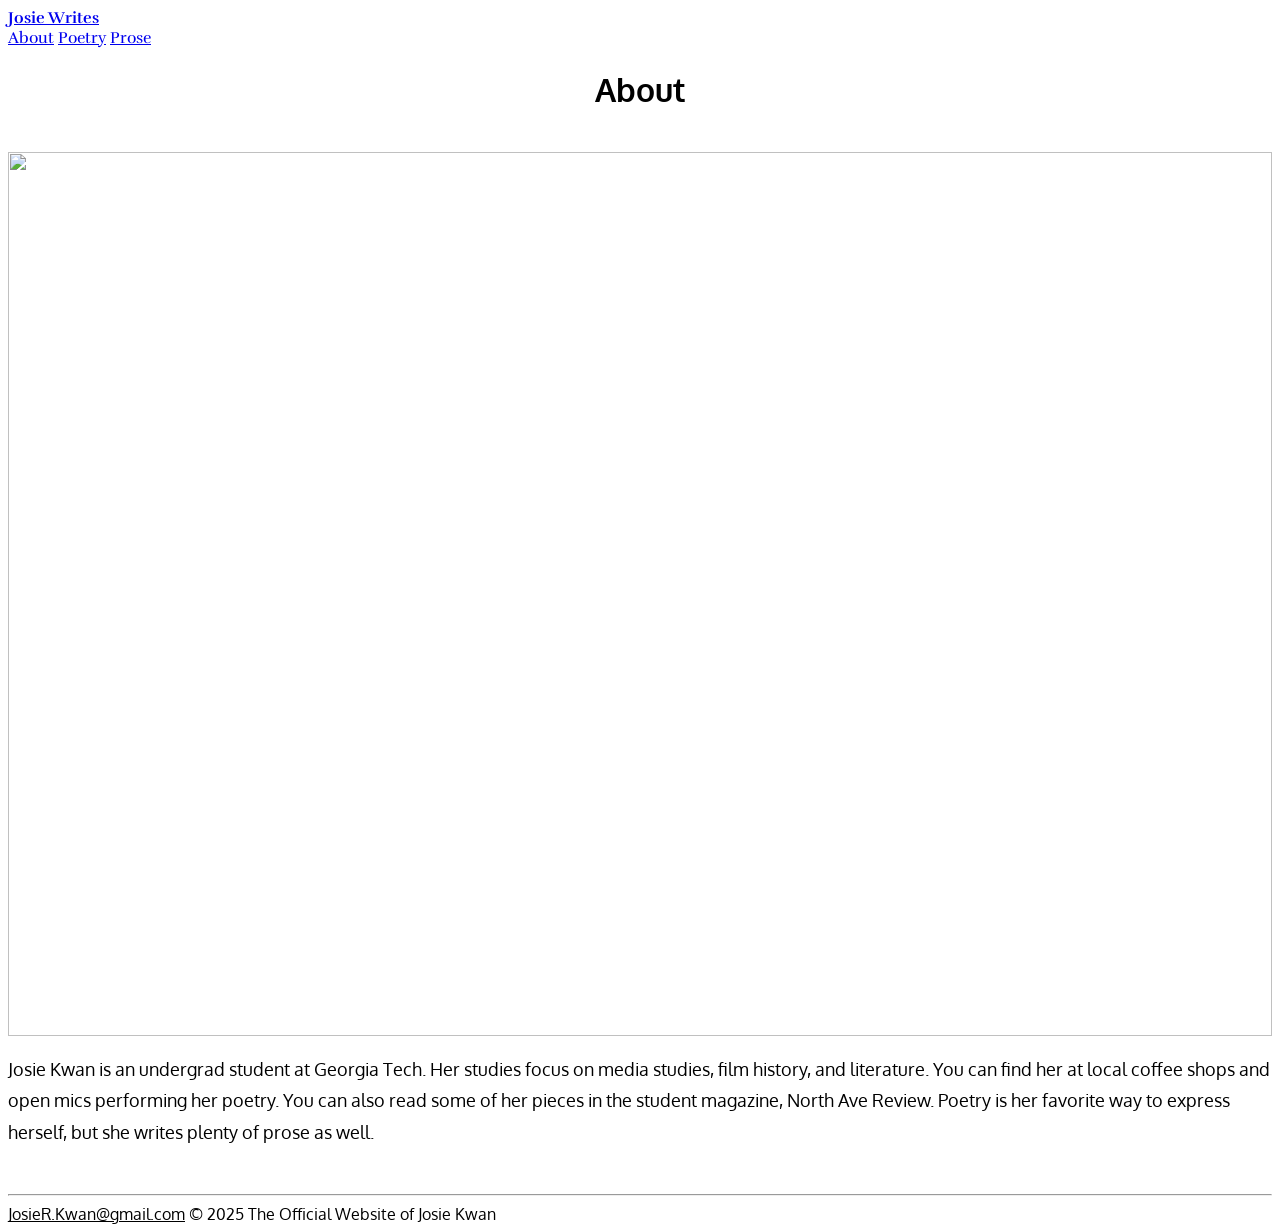
==== About.html @ 73f05f67 "Update About.html" ====
<head>
    <title>Josie Writes-About</title>
    <link rel="stylesheet" type="text/css" href="styles.css"/>
    <link rel="stylesheet" href="https://fonts.googleapis.com/css?family=Rufina|Oxygen">
    <style>
      body {
        font-family: "Oxygen", san-serif;
      }
    </style>
    <meta name="viewport" content="width=device-width, initial-scale=1">
    <div>      <!--header--> 
      <nav class="header" style="font-family: Rufina;">
        <a class="header-item" id="Homepage-link" href="https://josie-kwan.github.io/Josie-Website/"><b>Josie Writes</b></a>
        <div class="container-header">
          <a class="header-item" id="About-link" href="About.html">About</a>
          <a class="header-item" id="Poetry-link" href="Poetry.html">Poetry</a>
          <a class="header-item" id="Prose-link" href="Prose.html">Prose</a>
        </div>
    </div>
  </head>
    <body>
      <div>
        <div class="sqs-html-content">
            <h1 style="text-align:center;white-space:pre-wrap;">About</h1>
        </div>
        <div class="spacer-block" data-block-type="30" id="spacer-block-after-title"><div class="sqs-block-content"></div>
        <div class="sqs-block-content">&nbsp;</div>

        <div class = "box" >
        <div class="box"><img src="images/me in atl.jpeg" style="width: 100%;"></div>
        <div class="box" style="background-color: white;">
            <p style="font-size: large; line-height: 175%;">Josie Kwan is an undergrad student at Georgia Tech. Her studies focus on media studies, film history, and literature. You can find her at local coffee shops and open mics performing her poetry. 
              You can also read some of her pieces in the student magazine, North Ave Review. Poetry is her favorite way to express herself, but she writes plenty of prose as well. 
            </p>
        </div>
      </div>
    </div>

    <div class="footer"><footer>  
      <br>
      <div>
      <hr class="solid"> 
      <a id="email" href="mailto:JosieR.Kwan@gmail.com" style="color: black;">JosieR.Kwan@gmail.com</a>
      <span class="copyright">&copy; 2025 The Official Website of Josie Kwan</span>
      </div>
    </footer></div>

    </body>
</html>
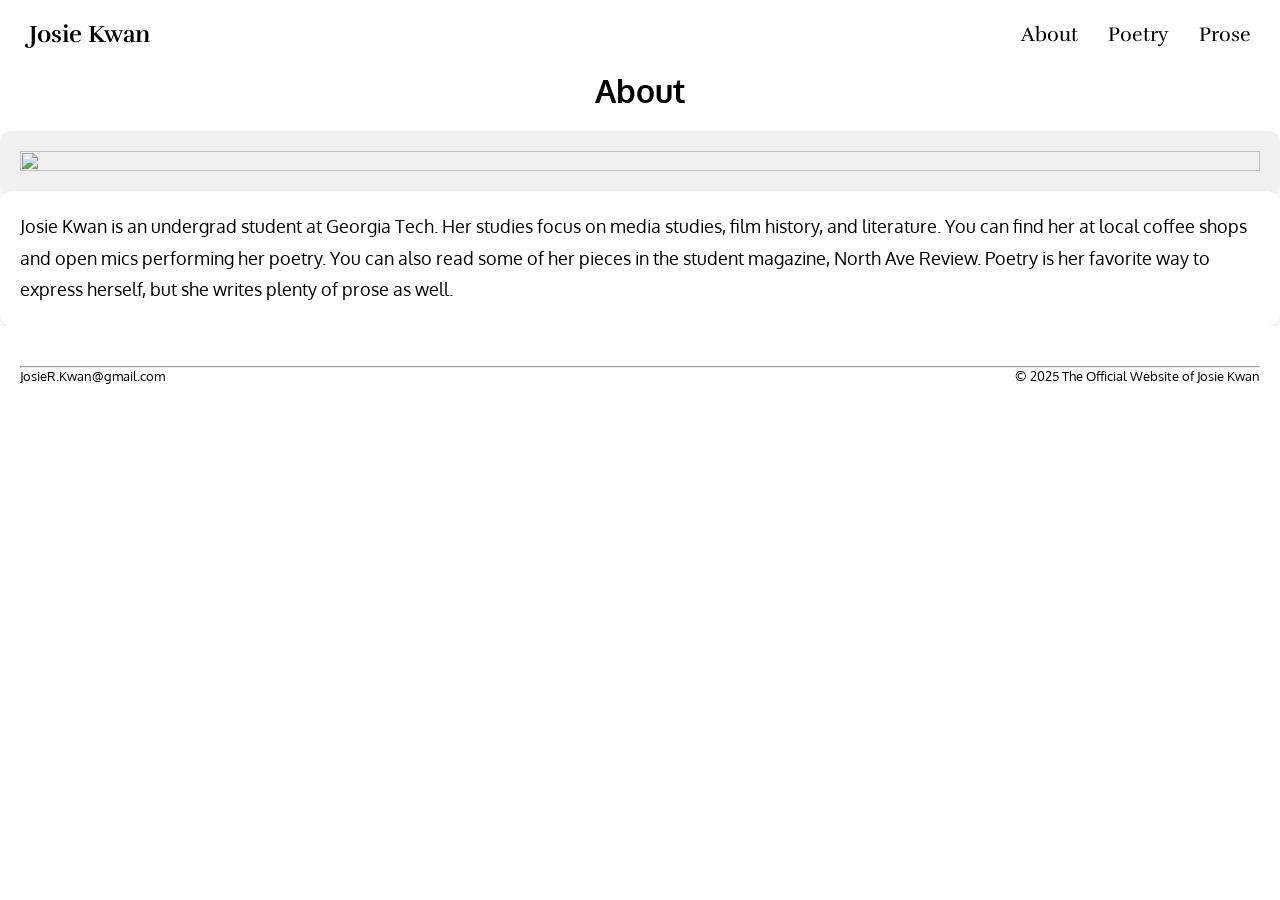
==== commit f9b6ec57: "Update About.html" ====
--- a/About.html
+++ b/About.html
@@ -10,7 +10,7 @@
     <meta name="viewport" content="width=device-width, initial-scale=1">
     <div>      <!--header--> 
       <nav class="header" style="font-family: Rufina;">
-        <a class="header-item" id="Homepage-link" href="https://josie-kwan.github.io/Josie-Website/"><b>Josie Writes</b></a>
+        <a class="header-item" id="Homepage-link" href="https://josie-kwan.github.io/Josie-Website/"><b>Josie Kwan</b></a>
         <div class="container-header">
           <a class="header-item" id="About-link" href="About.html">About</a>
           <a class="header-item" id="Poetry-link" href="Poetry.html">Poetry</a>
@@ -26,7 +26,6 @@
         <div class="spacer-block" data-block-type="30" id="spacer-block-after-title"><div class="sqs-block-content"></div>
         <div class="sqs-block-content">&nbsp;</div>
 
-        <div class = "box" >
         <div class="box"><img src="images/me in atl.jpeg" style="width: 100%;"></div>
         <div class="box" style="background-color: white;">
             <p style="font-size: large; line-height: 175%;">Josie Kwan is an undergrad student at Georgia Tech. Her studies focus on media studies, film history, and literature. You can find her at local coffee shops and open mics performing her poetry. 
@@ -34,15 +33,12 @@
             </p>
         </div>
       </div>
-    </div>
 
     <div class="footer"><footer>  
       <br>
-      <div>
       <hr class="solid"> 
       <a id="email" href="mailto:JosieR.Kwan@gmail.com" style="color: black;">JosieR.Kwan@gmail.com</a>
       <span class="copyright">&copy; 2025 The Official Website of Josie Kwan</span>
-      </div>
     </footer></div>
 
     </body>
--- a/styles.css
+++ b/styles.css
@@ -0,0 +1,184 @@
+/* General Reset */
+* {
+  box-sizing: border-box;
+  margin: 0;
+  padding: 0;
+}
+
+/* Page Styling */
+body {
+  background-color: white;
+  padding-top: 70px;
+  font-family: "Oxygen", sans-serif;
+}
+
+/* Header */
+.header {
+  background: white;
+  color: black;
+  font-size: 125%;
+  display: flex;
+  align-items: center;
+  justify-content: space-between;
+  padding: 1.5%;
+  position: fixed;
+  top: 0;
+  left: 0;
+  width: 100%;
+  z-index: 10;
+}
+
+.header-item {
+  color: #000;
+  margin: 0 10px;
+  text-decoration: none;
+}
+
+.header a:hover {
+  background-color: #ddd;
+  color: black;
+}
+
+.header-item:hover {
+  text-decoration: underline;
+  color: black;
+}
+
+.container-header {
+  display: flex;
+  gap: 10px;
+  background-color: white;
+}
+
+#Homepage-link {
+  margin-right: auto;
+  font-size: larger;
+}
+
+/* Main Content Area */
+.main-grid {
+  display: grid;
+  grid-template-columns: repeat(auto-fit, minmax(300px, 1fr));
+  gap: 20px;
+  padding: 40px;
+}
+
+/* Ensure heading is above the grid content */
+.main-grid h1 {
+  grid-column: 1 / -1;
+  text-align: center;
+  margin-bottom: 20px;
+}
+
+/* Box for content */
+.box {
+  background-color: #f0f0f0;
+  border-radius: 12px;
+  box-shadow: 0 4px 10px rgba(0, 0, 0, 0.1);
+  padding: 20px;
+  display: flex;
+  flex-direction: column;
+  justify-content: space-between;
+}
+
+/* Responsive aspect-ratio for embeds */
+iframe, object, video {
+  width: 100%;
+  height: auto;
+  aspect-ratio: 4 / 5;
+  border: none;
+  border-radius: 8px;
+}
+
+/* Box Links */
+.box a {
+  font-family: "Rufina", serif;
+  font-size: 1rem;
+  text-align: center;
+  text-decoration: none;
+  color: black;
+}
+
+/* Footer */
+.footer {
+  background-color: white;
+  color: black;
+  padding: 20px;
+  clear: both;
+}
+
+.copyright {
+  float: right;
+  font-size: 0.8em;
+  margin-left: 20px;
+}
+
+#email {
+  float: left;
+  margin-right: 20px;
+  font-size: 0.8em;
+  text-decoration: none;
+}
+
+#email:hover {
+  text-decoration: underline;
+  color: black;
+}
+
+/* Slideshow container */
+.slideshow-container {
+  position: relative;
+  max-width: 80%;
+  margin: 40px auto;
+  background-color: #f4f4f4;
+  border-radius: 8px;
+  padding: 20px;
+  box-shadow: 0px 4px 10px rgba(0, 0, 0, 0.1);
+}
+
+.mySlides {
+  display: none;
+  text-align: center;
+  font-size: 24px;
+  color: #333;
+}
+
+.prev,
+.next {
+  position: absolute;
+  top: 50%;
+  padding: 16px;
+  color: white;
+  font-weight: bold;
+  font-size: 18px;
+  background-color: rgba(0, 0, 0, 0.5);
+  border: none;
+  cursor: pointer;
+  border-radius: 50%;
+  user-select: none;
+  transform: translateY(-50%);
+}
+
+.prev {
+  left: 0;
+}
+
+.next {
+  right: 0;
+}
+
+.author {
+  font-size: 18px;
+  font-style: italic;
+  margin-top: 10px;
+  color: #555;
+}
+
+q {
+  font-size: 28px;
+  font-family: "Rufina", serif;
+  display: block;
+  margin: 10px 0;
+  color: black;
+  line-height: 1.5;
+}
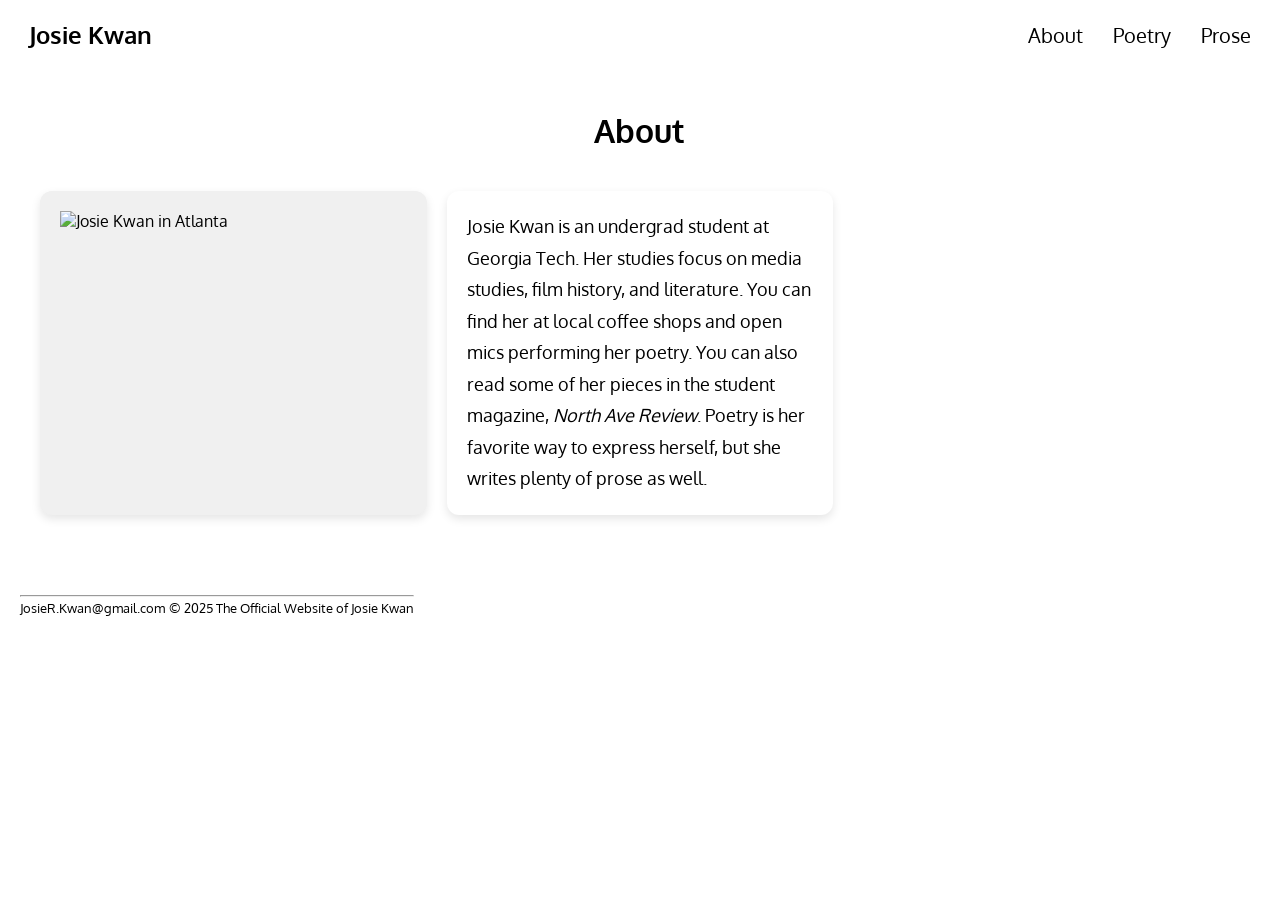
==== commit 9191e60c: "big rewriteAbout.html" ====
--- a/About.html
+++ b/About.html
@@ -1,45 +1,48 @@
+<!DOCTYPE html>
+<html lang="en">
 <head>
-    <title>Josie Writes-About</title>
-    <link rel="stylesheet" type="text/css" href="styles.css"/>
-    <link rel="stylesheet" href="https://fonts.googleapis.com/css?family=Rufina|Oxygen">
-    <style>
-      body {
-        font-family: "Oxygen", san-serif;
-      }
-    </style>
-    <meta name="viewport" content="width=device-width, initial-scale=1">
-    <div>      <!--header--> 
-      <nav class="header" style="font-family: Rufina;">
-        <a class="header-item" id="Homepage-link" href="https://josie-kwan.github.io/Josie-Website/"><b>Josie Kwan</b></a>
-        <div class="container-header">
-          <a class="header-item" id="About-link" href="About.html">About</a>
-          <a class="header-item" id="Poetry-link" href="Poetry.html">Poetry</a>
-          <a class="header-item" id="Prose-link" href="Prose.html">Prose</a>
-        </div>
+  <title>Josie Writes - About</title>
+  <meta charset="UTF-8" />
+  <meta name="viewport" content="width=device-width, initial-scale=1" />
+  <link rel="stylesheet" type="text/css" href="styles.css" />
+  <link rel="stylesheet" href="https://fonts.googleapis.com/css2?family=Oxygen&family=Rufina&display=swap" />
+</head>
+
+<body>
+  <!-- Header -->
+  <nav class="header">
+    <a class="header-item" id="Homepage-link" href="https://josie-kwan.github.io/Josie-Website/"><b>Josie Kwan</b></a>
+    <div class="container-header">
+      <a class="header-item" id="About-link" href="About.html">About</a>
+      <a class="header-item" id="Poetry-link" href="Poetry.html">Poetry</a>
+      <a class="header-item" id="Prose-link" href="Prose.html">Prose</a>
     </div>
-  </head>
-    <body>
-      <div>
-        <div class="sqs-html-content">
-            <h1 style="text-align:center;white-space:pre-wrap;">About</h1>
-        </div>
-        <div class="spacer-block" data-block-type="30" id="spacer-block-after-title"><div class="sqs-block-content"></div>
-        <div class="sqs-block-content">&nbsp;</div>
+  </nav>
 
-        <div class="box"><img src="images/me in atl.jpeg" style="width: 100%;"></div>
-        <div class="box" style="background-color: white;">
-            <p style="font-size: large; line-height: 175%;">Josie Kwan is an undergrad student at Georgia Tech. Her studies focus on media studies, film history, and literature. You can find her at local coffee shops and open mics performing her poetry. 
-              You can also read some of her pieces in the student magazine, North Ave Review. Poetry is her favorite way to express herself, but she writes plenty of prose as well. 
-            </p>
-        </div>
-      </div>
+  <!-- Main content -->
+  <div class="main-grid">
+    <h1>About</h1>
 
-    <div class="footer"><footer>  
-      <br>
-      <hr class="solid"> 
+    <div class="box">
+      <img src="images/me in atl.jpeg" style="width: 100%;" alt="Josie Kwan in Atlanta">
+    </div>
+
+    <div class="box" style="background-color: white;">
+      <p style="font-size: large; line-height: 1.75;">
+        Josie Kwan is an undergrad student at Georgia Tech. Her studies focus on media studies, film history, and literature. You can find her at local coffee shops and open mics performing her poetry.
+        You can also read some of her pieces in the student magazine, <em>North Ave Review</em>. Poetry is her favorite way to express herself, but she writes plenty of prose as well.
+      </p>
+    </div>
+  </div>
+
+  <!-- Footer -->
+  <div class="footer">
+    <footer>
+      <br />
+      <hr class="solid" />
       <a id="email" href="mailto:JosieR.Kwan@gmail.com" style="color: black;">JosieR.Kwan@gmail.com</a>
       <span class="copyright">&copy; 2025 The Official Website of Josie Kwan</span>
-    </footer></div>
-
-    </body>
+    </footer>
+  </div>
+</body>
 </html>
--- a/styles.css
+++ b/styles.css
@@ -7,6 +7,7 @@
 
 /* Page Styling */
 body {
+  margin: 1;
   background-color: white;
   padding-top: 70px;
   font-family: "Oxygen", sans-serif;
@@ -32,6 +33,7 @@
   color: #000;
   margin: 0 10px;
   text-decoration: none;
+  font-family: "Oxygen", sans-serif;
 }
 
 .header a:hover {
@@ -58,7 +60,7 @@
 /* Main Content Area */
 .main-grid {
   display: grid;
-  grid-template-columns: repeat(auto-fit, minmax(300px, 1fr));
+  grid-template-columns: repeat(auto-fill, minmax(350px, 1fr));
   gap: 20px;
   padding: 40px;
 }
@@ -97,6 +99,7 @@
   text-align: center;
   text-decoration: none;
   color: black;
+  line-height: 1.5;
 }
 
 /* Footer */
@@ -104,21 +107,25 @@
   background-color: white;
   color: black;
   padding: 20px;
-  clear: both;
+  display: flex;
+  justify-content: space-between;
+  align-items: center;
 }
 
 .copyright {
-  float: right;
   font-size: 0.8em;
-  margin-left: 20px;
 }
 
 #email {
-  float: left;
-  margin-right: 20px;
   font-size: 0.8em;
   text-decoration: none;
 }
+
+#email:hover {
+  text-decoration: underline;
+  color: black;
+}
+
 
 #email:hover {
   text-decoration: underline;
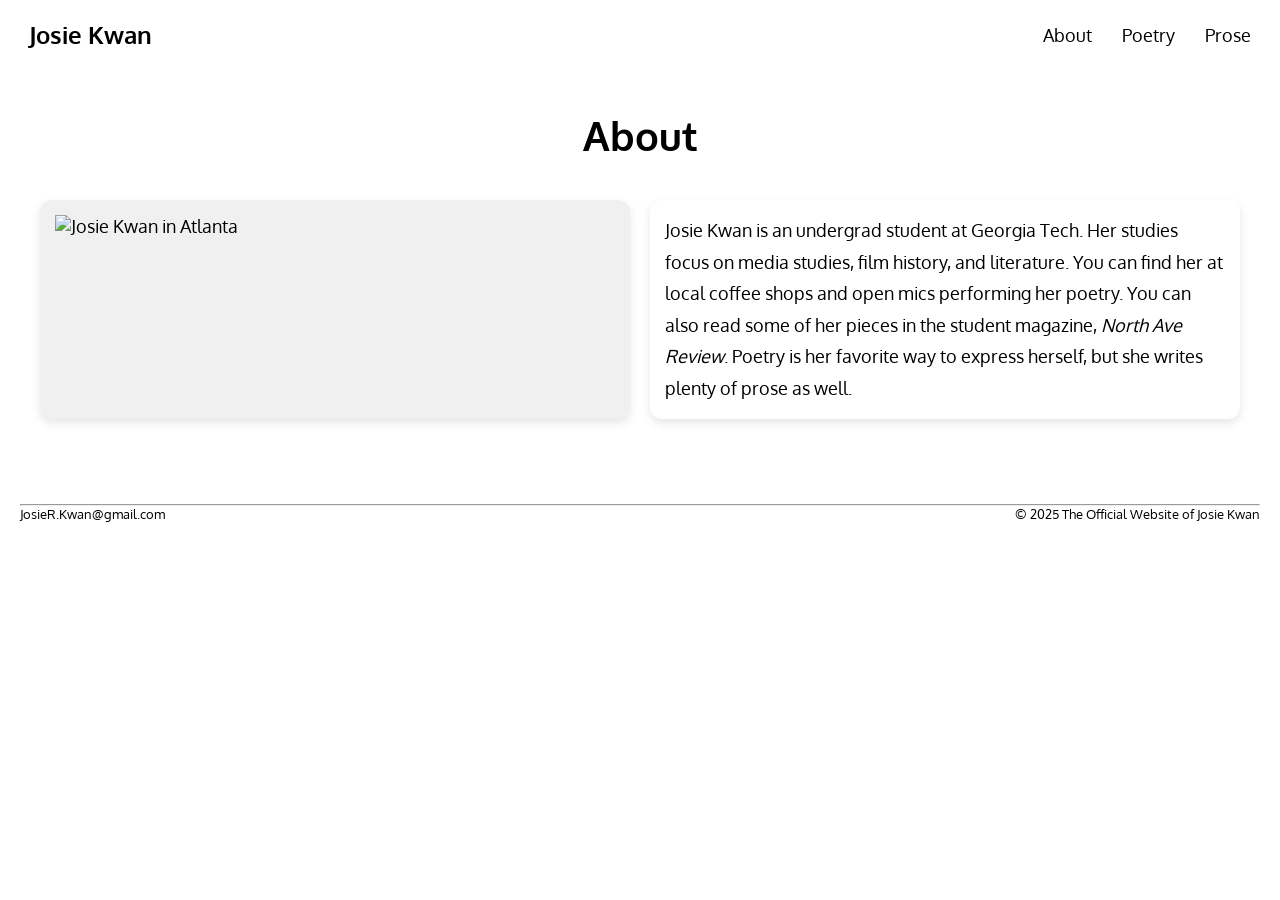
==== commit 96cc9fd7: "Update About.html" ====
--- a/About.html
+++ b/About.html
@@ -5,7 +5,7 @@
   <meta charset="UTF-8" />
   <meta name="viewport" content="width=device-width, initial-scale=1" />
   <link rel="stylesheet" type="text/css" href="styles.css" />
-  <link rel="stylesheet" href="https://fonts.googleapis.com/css2?family=Oxygen&family=Rufina&display=swap" />
+  <link rel="stylesheet" href="https://fonts.googleapis.com/css?family=Rufina|Oxygen">
 </head>
 
 <body>
--- a/styles.css
+++ b/styles.css
@@ -7,17 +7,17 @@
 
 /* Page Styling */
 body {
-  margin: 1;
   background-color: white;
   padding-top: 70px;
   font-family: "Oxygen", sans-serif;
+  font-size: clamp(1rem, 2.5vw, 1.2rem);
 }
 
 /* Header */
 .header {
   background: white;
   color: black;
-  font-size: 125%;
+  font-size: clamp(1.1rem, 2.5vw, 1.25rem);
   display: flex;
   align-items: center;
   justify-content: space-between;
@@ -33,7 +33,7 @@
   color: #000;
   margin: 0 10px;
   text-decoration: none;
-  font-family: "Oxygen", sans-serif;
+  font-size: clamp(1rem, 2vw, 1.1rem);
 }
 
 .header a:hover {
@@ -43,7 +43,6 @@
 
 .header-item:hover {
   text-decoration: underline;
-  color: black;
 }
 
 .container-header {
@@ -54,13 +53,13 @@
 
 #Homepage-link {
   margin-right: auto;
-  font-size: larger;
+  font-size: clamp(1.2rem, 3vw, 1.5rem);
 }
 
 /* Main Content Area */
 .main-grid {
   display: grid;
-  grid-template-columns: repeat(auto-fill, minmax(350px, 1fr));
+  grid-template-columns: repeat(2, 1fr);
   gap: 20px;
   padding: 40px;
 }
@@ -70,6 +69,7 @@
   grid-column: 1 / -1;
   text-align: center;
   margin-bottom: 20px;
+  font-size: clamp(2rem, 5vw, 2.5rem);
 }
 
 /* Box for content */
@@ -77,17 +77,31 @@
   background-color: #f0f0f0;
   border-radius: 12px;
   box-shadow: 0 4px 10px rgba(0, 0, 0, 0.1);
-  padding: 20px;
+  padding: 15px;
   display: flex;
   flex-direction: column;
   justify-content: space-between;
-}
-
-/* Responsive aspect-ratio for embeds */
+  font-size: clamp(1rem, 2.2vw, 1.1rem);
+}
+
+/* Responsive grid */
+@media (max-width: 768px) {
+  .main-grid {
+    grid-template-columns: 1fr;
+    padding: 20px;
+  }
+
+  .box {
+    margin: 0 auto;
+    width: 90%;
+  }
+}
+
+/* Responsive embeds (YouTube, Canva, PDF, etc.) */
 iframe, object, video {
   width: 100%;
   height: auto;
-  aspect-ratio: 4 / 5;
+  aspect-ratio: 16 / 9;
   border: none;
   border-radius: 8px;
 }
@@ -95,11 +109,11 @@
 /* Box Links */
 .box a {
   font-family: "Rufina", serif;
-  font-size: 1rem;
+  font-size: clamp(1rem, 2vw, 1.25rem);
   text-align: center;
   text-decoration: none;
   color: black;
-  line-height: 1.5;
+  margin-top: 10px;
 }
 
 /* Footer */
@@ -107,25 +121,21 @@
   background-color: white;
   color: black;
   padding: 20px;
-  display: flex;
-  justify-content: space-between;
-  align-items: center;
+  clear: both;
 }
 
 .copyright {
-  font-size: 0.8em;
+  float: right;
+  font-size: clamp(0.7rem, 1.5vw, 0.8rem);
+  margin-left: 20px;
 }
 
 #email {
-  font-size: 0.8em;
+  float: left;
+  margin-right: 20px;
+  font-size: clamp(0.7rem, 1.5vw, 0.8rem);
   text-decoration: none;
 }
-
-#email:hover {
-  text-decoration: underline;
-  color: black;
-}
-
 
 #email:hover {
   text-decoration: underline;
@@ -146,7 +156,7 @@
 .mySlides {
   display: none;
   text-align: center;
-  font-size: 24px;
+  font-size: clamp(1.3rem, 4vw, 1.5rem);
   color: #333;
 }
 
@@ -157,7 +167,7 @@
   padding: 16px;
   color: white;
   font-weight: bold;
-  font-size: 18px;
+  font-size: clamp(1rem, 3vw, 1.1rem);
   background-color: rgba(0, 0, 0, 0.5);
   border: none;
   cursor: pointer;
@@ -175,14 +185,14 @@
 }
 
 .author {
-  font-size: 18px;
+  font-size: clamp(1rem, 2.5vw, 1.2rem);
   font-style: italic;
   margin-top: 10px;
   color: #555;
 }
 
 q {
-  font-size: 28px;
+  font-size: clamp(1.5rem, 4vw, 1.75rem);
   font-family: "Rufina", serif;
   display: block;
   margin: 10px 0;
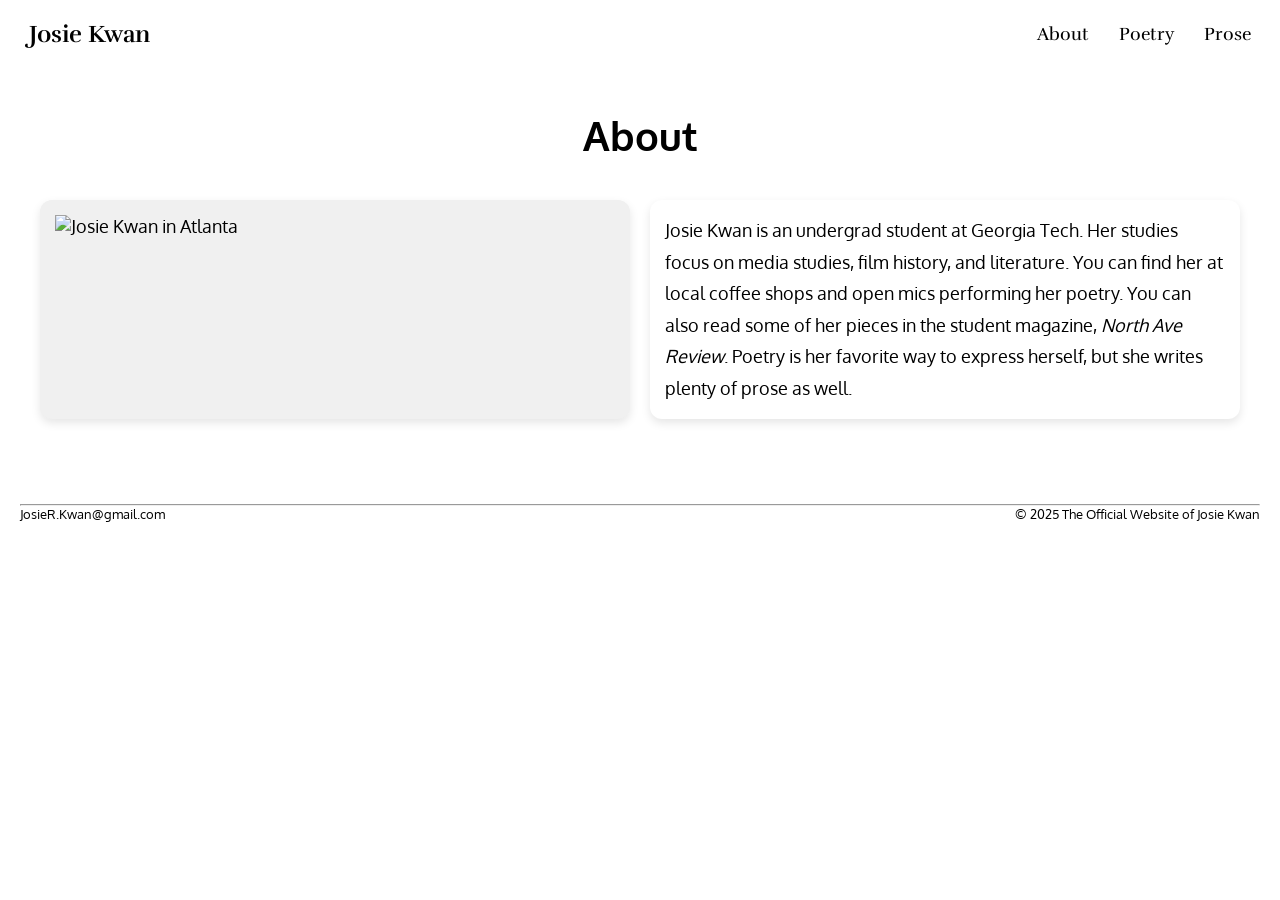
==== commit eef4f717: "Update About.html" ====
--- a/About.html
+++ b/About.html
@@ -10,7 +10,7 @@
 
 <body>
   <!-- Header -->
-  <nav class="header">
+  <nav class="header" style="font-family: Rufina;">
     <a class="header-item" id="Homepage-link" href="https://josie-kwan.github.io/Josie-Website/"><b>Josie Kwan</b></a>
     <div class="container-header">
       <a class="header-item" id="About-link" href="About.html">About</a>
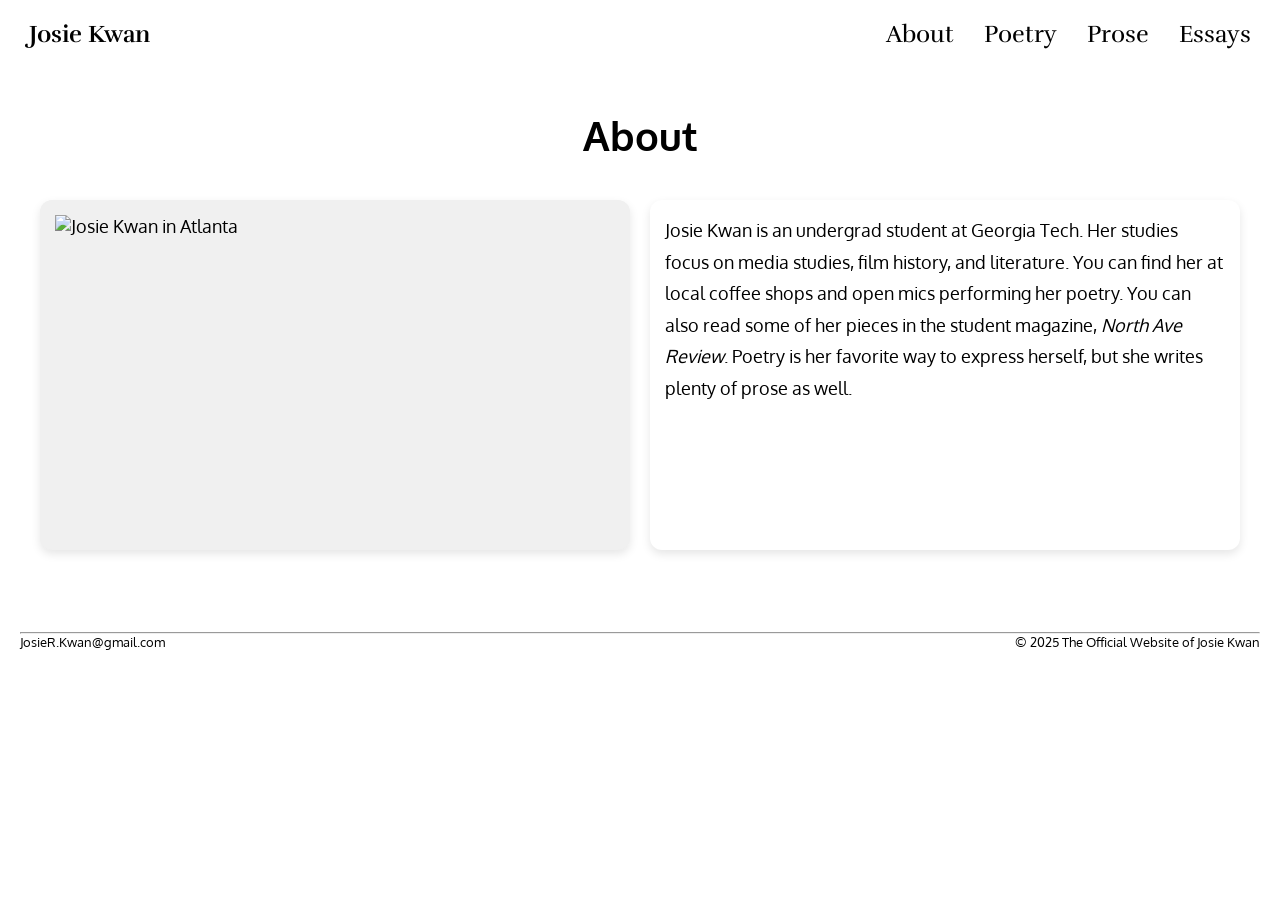
==== commit e51cd90d: "Update About.html" ====
--- a/About.html
+++ b/About.html
@@ -1,23 +1,28 @@
 <!DOCTYPE html>
 <html lang="en">
 <head>
-  <title>Josie Writes - About</title>
-  <meta charset="UTF-8" />
-  <meta name="viewport" content="width=device-width, initial-scale=1" />
-  <link rel="stylesheet" type="text/css" href="styles.css" />
-  <link rel="stylesheet" href="https://fonts.googleapis.com/css?family=Rufina|Oxygen">
-</head>
+  <title>About</title>
+    <link rel="stylesheet" type="text/css" href="styles.css"/>
+    <link rel="stylesheet" href="https://fonts.googleapis.com/css?family=Rufina|Oxygen">
+    <meta name="viewport" content="width=device-width, initial-scale=1">
+    <style>
+      body {
+        font-family: "Oxygen", sans-serif;
+      }
+    </style>
+  </head>
 
-<body>
-  <!-- Header -->
-  <nav class="header" style="font-family: Rufina;">
-    <a class="header-item" id="Homepage-link" href="https://josie-kwan.github.io/Josie-Website/"><b>Josie Kwan</b></a>
-    <div class="container-header">
-      <a class="header-item" id="About-link" href="About.html">About</a>
-      <a class="header-item" id="Poetry-link" href="Poetry.html">Poetry</a>
-      <a class="header-item" id="Prose-link" href="Prose.html">Prose</a>
-    </div>
-  </nav>
+  <body>
+    <!-- Header -->
+    <nav class="header" style="font-family: Rufina;">
+      <a class="header-item" id="Homepage-link" href="https://josie-kwan.github.io/Josie-Website/"><b>Josie Kwan</b></a>
+      <div class="container-header">
+        <a class="header-item" id="About-link" href="About.html">About</a>
+        <a class="header-item" id="Poetry-link" href="Poetry.html">Poetry</a>
+        <a class="header-item" id="Prose-link" href="Prose.html">Prose</a>
+        <a class="header-item" id="Essays-link" href="Essays.html">Essays</a>     
+      </div>
+    </nav>
 
   <!-- Main content -->
   <div class="main-grid">
--- a/styles.css
+++ b/styles.css
@@ -10,14 +10,14 @@
   background-color: white;
   padding-top: 70px;
   font-family: "Oxygen", sans-serif;
-  font-size: clamp(1rem, 2.5vw, 1.2rem);
+  font-size: 1.1rem;
 }
 
 /* Header */
 .header {
   background: white;
   color: black;
-  font-size: clamp(1.1rem, 2.5vw, 1.25rem);
+  font-size: 1.5rem;
   display: flex;
   align-items: center;
   justify-content: space-between;
@@ -33,7 +33,7 @@
   color: #000;
   margin: 0 10px;
   text-decoration: none;
-  font-size: clamp(1rem, 2vw, 1.1rem);
+  font-size: 1.5rem;
 }
 
 .header a:hover {
@@ -53,7 +53,23 @@
 
 #Homepage-link {
   margin-right: auto;
-  font-size: clamp(1.2rem, 3vw, 1.5rem);
+  font-size: 1.5rem;
+}
+
+/* Fullscreen image section */
+.fullscreen-image {
+  display: flex;
+  justify-content: center;
+  alig-items: center;
+  width: auto;
+  margin-top: 70px; /* to offset the fixed header */
+}
+
+.fullscreen-image img {
+  width: 100%;
+  height: auto;
+  display: block;
+  object-fit: contain; /* scales without cropping */
 }
 
 /* Main Content Area */
@@ -69,7 +85,7 @@
   grid-column: 1 / -1;
   text-align: center;
   margin-bottom: 20px;
-  font-size: clamp(2rem, 5vw, 2.5rem);
+  font-size: 2.5rem;
 }
 
 /* Box for content */
@@ -81,7 +97,8 @@
   display: flex;
   flex-direction: column;
   justify-content: space-between;
-  font-size: clamp(1rem, 2.2vw, 1.1rem);
+  font-size: 1.1rem;
+  min-height: 350px;
 }
 
 /* Responsive grid */
@@ -109,7 +126,7 @@
 /* Box Links */
 .box a {
   font-family: "Rufina", serif;
-  font-size: clamp(1rem, 2vw, 1.25rem);
+  font-size: 1.25rem;
   text-align: center;
   text-decoration: none;
   color: black;
@@ -126,14 +143,14 @@
 
 .copyright {
   float: right;
-  font-size: clamp(0.7rem, 1.5vw, 0.8rem);
+  font-size: 0.8rem;
   margin-left: 20px;
 }
 
 #email {
   float: left;
   margin-right: 20px;
-  font-size: clamp(0.7rem, 1.5vw, 0.8rem);
+  font-size: 0.8rem;
   text-decoration: none;
 }
 
@@ -156,7 +173,7 @@
 .mySlides {
   display: none;
   text-align: center;
-  font-size: clamp(1.3rem, 4vw, 1.5rem);
+  font-size: 1.5rem;
   color: #333;
 }
 
@@ -167,7 +184,7 @@
   padding: 16px;
   color: white;
   font-weight: bold;
-  font-size: clamp(1rem, 3vw, 1.1rem);
+  font-size: 1.1rem;
   background-color: rgba(0, 0, 0, 0.5);
   border: none;
   cursor: pointer;
@@ -185,14 +202,14 @@
 }
 
 .author {
-  font-size: clamp(1rem, 2.5vw, 1.2rem);
+  font-size: 1.2rem;
   font-style: italic;
   margin-top: 10px;
   color: #555;
 }
 
 q {
-  font-size: clamp(1.5rem, 4vw, 1.75rem);
+  font-size: 1.75rem;
   font-family: "Rufina", serif;
   display: block;
   margin: 10px 0;
